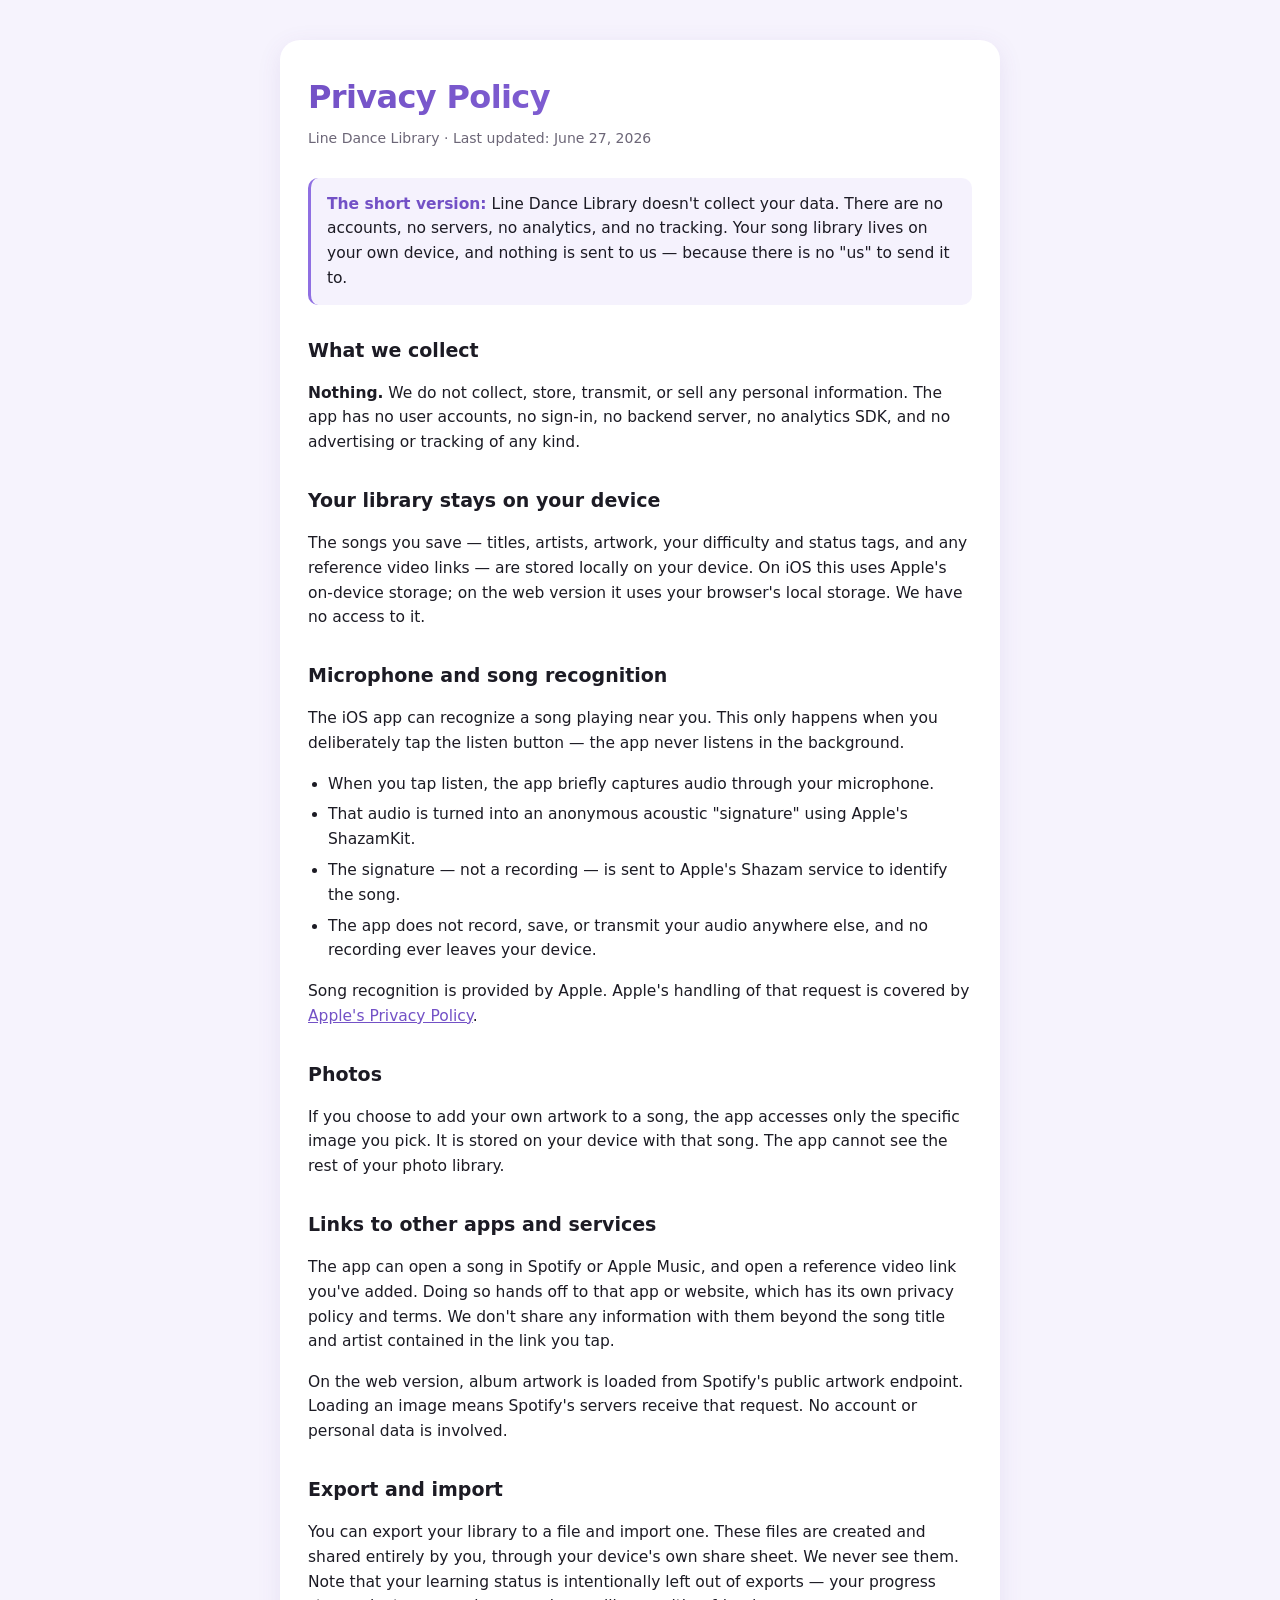
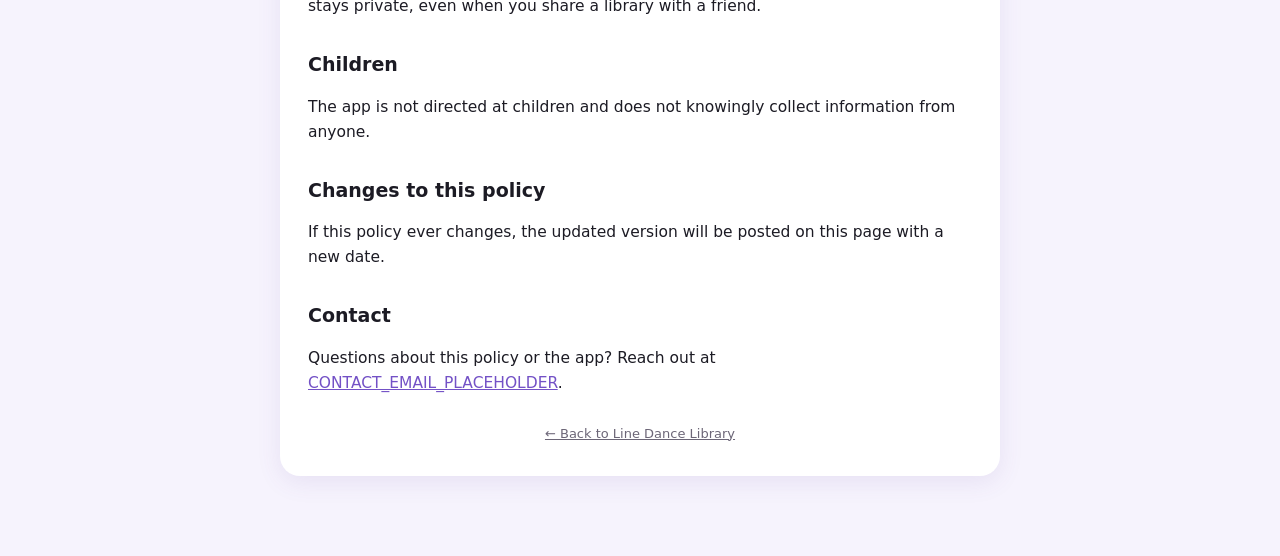
==== privacy.html @ 4a23a564 "Add privacy policy page (required for App Store submission) Covers: no data collection, local-only s" ====
<!DOCTYPE html>
<html lang="en">
<head>
  <meta charset="UTF-8" />
  <meta name="viewport" content="width=device-width, initial-scale=1.0, viewport-fit=cover" />
  <title>Privacy Policy — Line Dance Library</title>
  <meta name="description" content="Privacy policy for the Line Dance Library app." />
  <meta name="theme-color" content="#8F6FE2" />
  <link rel="apple-touch-icon" href="icons/apple-touch-icon.png" />
  <link rel="icon" type="image/png" sizes="32x32" href="icons/favicon-32.png" />
  <style>
    :root {
      --lavender: #8F6FE2;
      --lavender-deep: #7351C6;
      --bg: #F6F3FD;
      --card: #FFFFFF;
      --text: #1c1b24;
      --secondary: #6c6677;
      --hairline: rgba(60, 40, 100, 0.12);
    }
    * { box-sizing: border-box; }
    body {
      margin: 0;
      padding: 40px 20px 80px;
      background: var(--bg);
      color: var(--text);
      font-family: ui-rounded, "SF Pro Rounded", -apple-system, BlinkMacSystemFont, system-ui, sans-serif;
      -webkit-font-smoothing: antialiased;
      line-height: 1.6;
    }
    .wrap { max-width: 720px; margin: 0 auto; }
    .card {
      background: var(--card);
      border-radius: 20px;
      padding: 32px 28px;
      box-shadow: 0 6px 24px rgba(98, 70, 160, 0.10);
    }
    h1 {
      font-size: 32px; margin: 0 0 4px; letter-spacing: -0.02em;
      background: linear-gradient(120deg, var(--lavender-deep), var(--lavender));
      -webkit-background-clip: text; background-clip: text; color: transparent;
    }
    .updated { color: var(--secondary); font-size: 14px; margin: 0 0 28px; }
    h2 { font-size: 19px; margin: 30px 0 8px; }
    p, li { color: var(--text); font-size: 15.5px; }
    ul { padding-left: 20px; }
    li { margin-bottom: 6px; }
    a { color: var(--lavender-deep); }
    .lede {
      background: rgba(143, 111, 226, 0.09);
      border-left: 3px solid var(--lavender);
      border-radius: 10px;
      padding: 14px 16px;
      margin-bottom: 8px;
    }
    .lede strong { color: var(--lavender-deep); }
    footer { text-align: center; color: var(--secondary); font-size: 13px; margin-top: 28px; }
    footer a { color: var(--secondary); }
  </style>
</head>
<body>
  <div class="wrap">
    <div class="card">
      <h1>Privacy Policy</h1>
      <p class="updated">Line Dance Library · Last updated: June 27, 2026</p>

      <div class="lede">
        <p style="margin:0"><strong>The short version:</strong> Line Dance Library doesn't collect
        your data. There are no accounts, no servers, no analytics, and no tracking. Your song
        library lives on your own device, and nothing is sent to us — because there is no "us" to
        send it to.</p>
      </div>

      <h2>What we collect</h2>
      <p><strong>Nothing.</strong> We do not collect, store, transmit, or sell any personal
      information. The app has no user accounts, no sign-in, no backend server, no analytics SDK,
      and no advertising or tracking of any kind.</p>

      <h2>Your library stays on your device</h2>
      <p>The songs you save — titles, artists, artwork, your difficulty and status tags, and any
      reference video links — are stored locally on your device. On iOS this uses Apple's on-device
      storage; on the web version it uses your browser's local storage. We have no access to it.</p>

      <h2>Microphone and song recognition</h2>
      <p>The iOS app can recognize a song playing near you. This only happens when you deliberately
      tap the listen button — the app never listens in the background.</p>
      <ul>
        <li>When you tap listen, the app briefly captures audio through your microphone.</li>
        <li>That audio is turned into an anonymous acoustic "signature" using Apple's ShazamKit.</li>
        <li>The signature — not a recording — is sent to Apple's Shazam service to identify the song.</li>
        <li>The app does not record, save, or transmit your audio anywhere else, and no recording
        ever leaves your device.</li>
      </ul>
      <p>Song recognition is provided by Apple. Apple's handling of that request is covered by
      <a href="https://www.apple.com/legal/privacy/" target="_blank" rel="noopener">Apple's Privacy Policy</a>.</p>

      <h2>Photos</h2>
      <p>If you choose to add your own artwork to a song, the app accesses only the specific image
      you pick. It is stored on your device with that song. The app cannot see the rest of your
      photo library.</p>

      <h2>Links to other apps and services</h2>
      <p>The app can open a song in Spotify or Apple Music, and open a reference video link you've
      added. Doing so hands off to that app or website, which has its own privacy policy and terms.
      We don't share any information with them beyond the song title and artist contained in the
      link you tap.</p>
      <p>On the web version, album artwork is loaded from Spotify's public artwork endpoint. Loading
      an image means Spotify's servers receive that request. No account or personal data is involved.</p>

      <h2>Export and import</h2>
      <p>You can export your library to a file and import one. These files are created and shared
      entirely by you, through your device's own share sheet. We never see them. Note that your
      learning status is intentionally left out of exports — your progress stays private, even when
      you share a library with a friend.</p>

      <h2>Children</h2>
      <p>The app is not directed at children and does not knowingly collect information from anyone.</p>

      <h2>Changes to this policy</h2>
      <p>If this policy ever changes, the updated version will be posted on this page with a new date.</p>

      <h2>Contact</h2>
      <p>Questions about this policy or the app? Reach out at
      <a href="mailto:CONTACT_EMAIL_PLACEHOLDER">CONTACT_EMAIL_PLACEHOLDER</a>.</p>

      <footer>
        <a href="./">← Back to Line Dance Library</a>
      </footer>
    </div>
  </div>
</body>
</html>
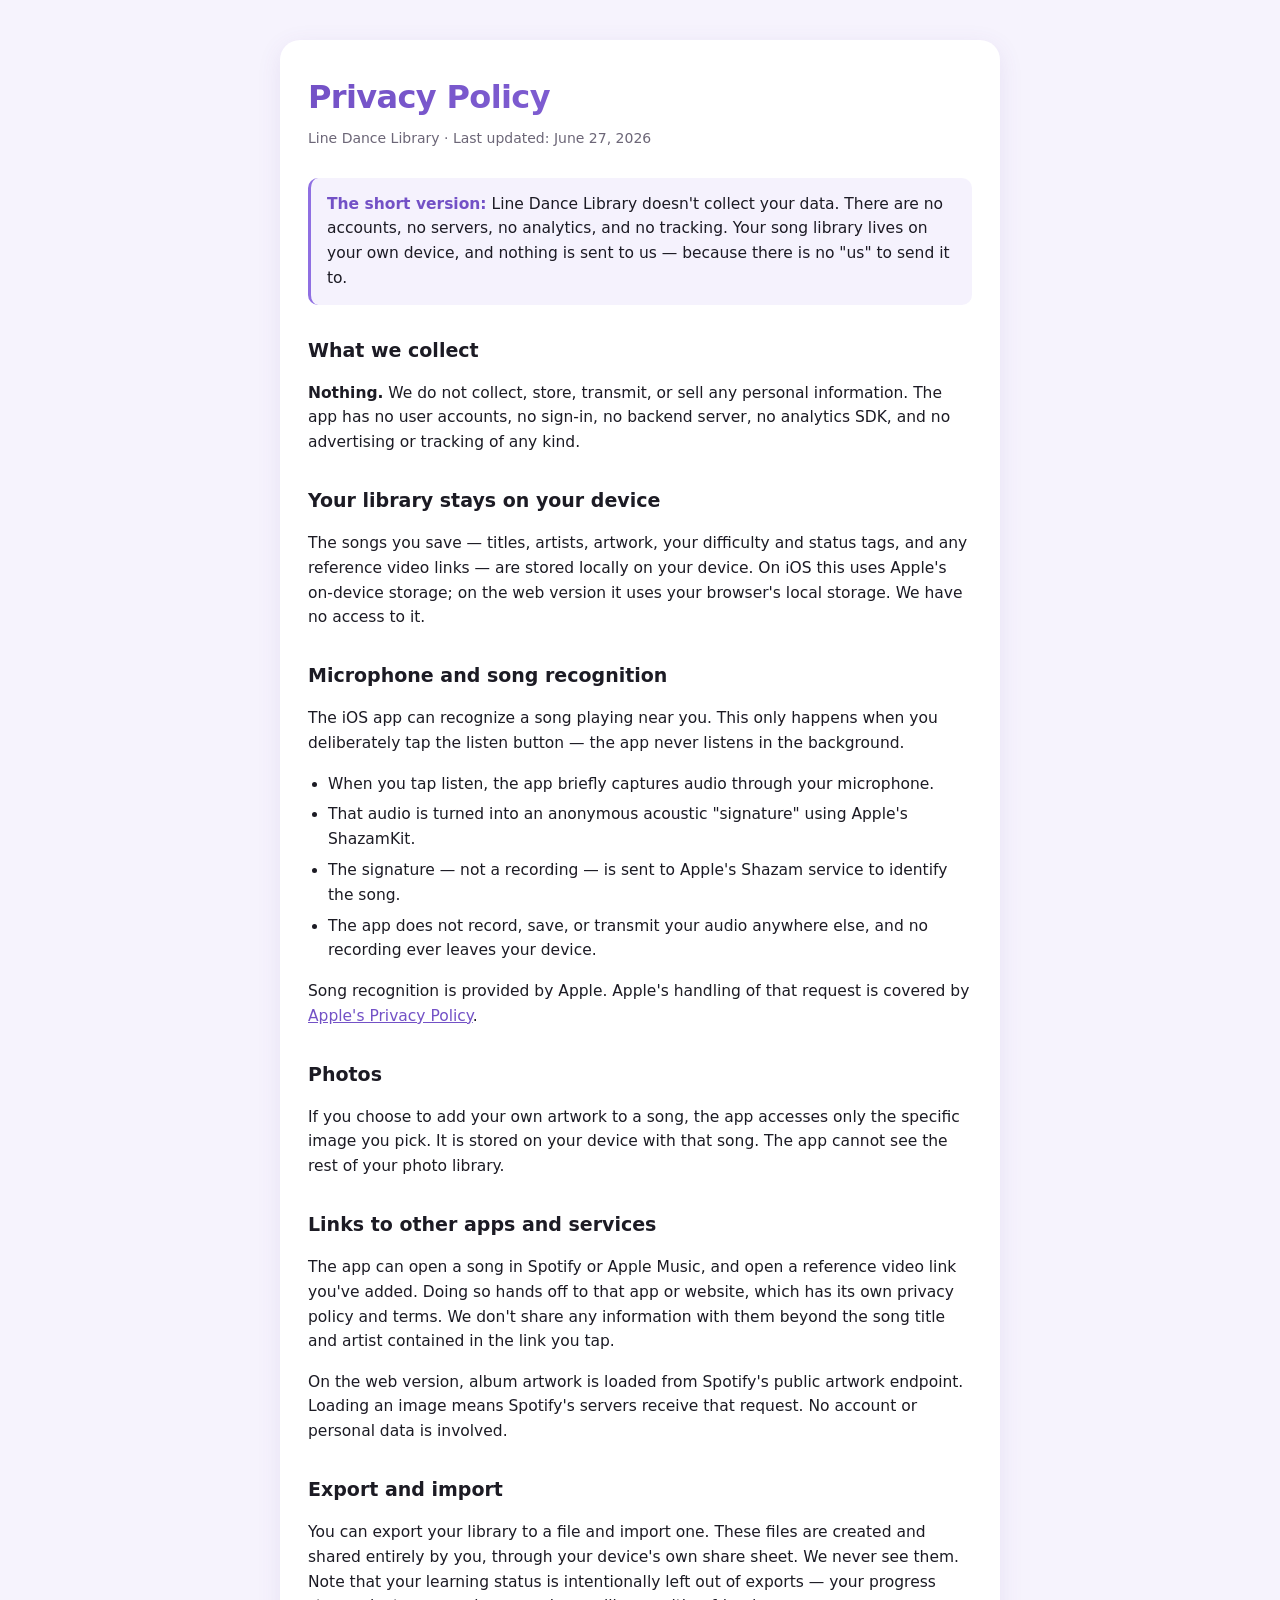
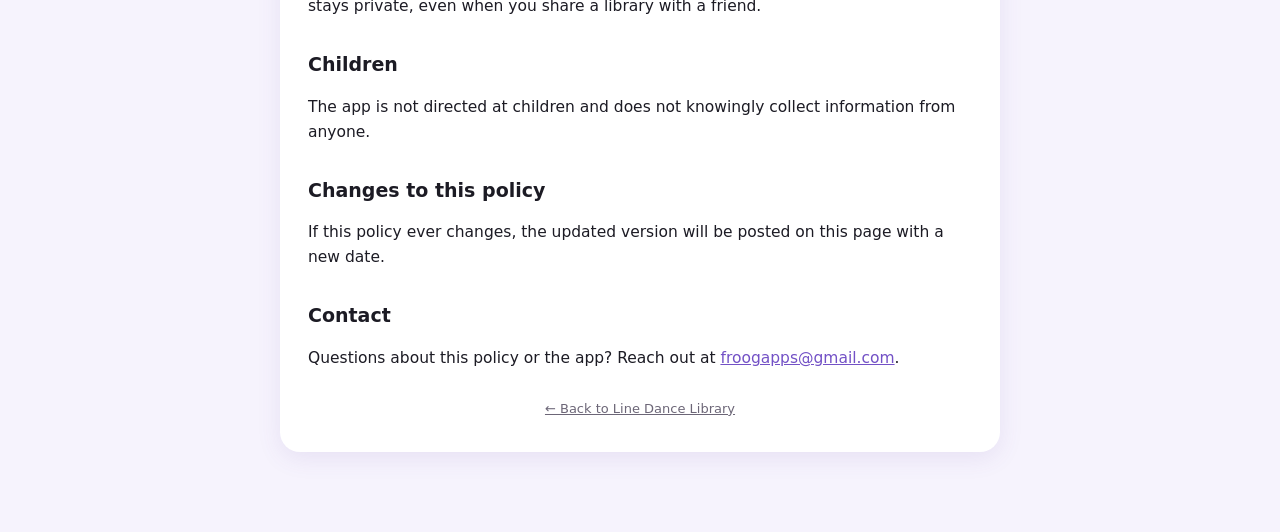
==== commit 59a3decc: "Set support contact email to froogapps@gmail.com (was placeholder)" ====
--- a/privacy.html
+++ b/privacy.html
@@ -121,7 +121,7 @@
 
       <h2>Contact</h2>
       <p>Questions about this policy or the app? Reach out at
-      <a href="mailto:CONTACT_EMAIL_PLACEHOLDER">CONTACT_EMAIL_PLACEHOLDER</a>.</p>
+      <a href="mailto:froogapps@gmail.com">froogapps@gmail.com</a>.</p>
 
       <footer>
         <a href="./">← Back to Line Dance Library</a>
